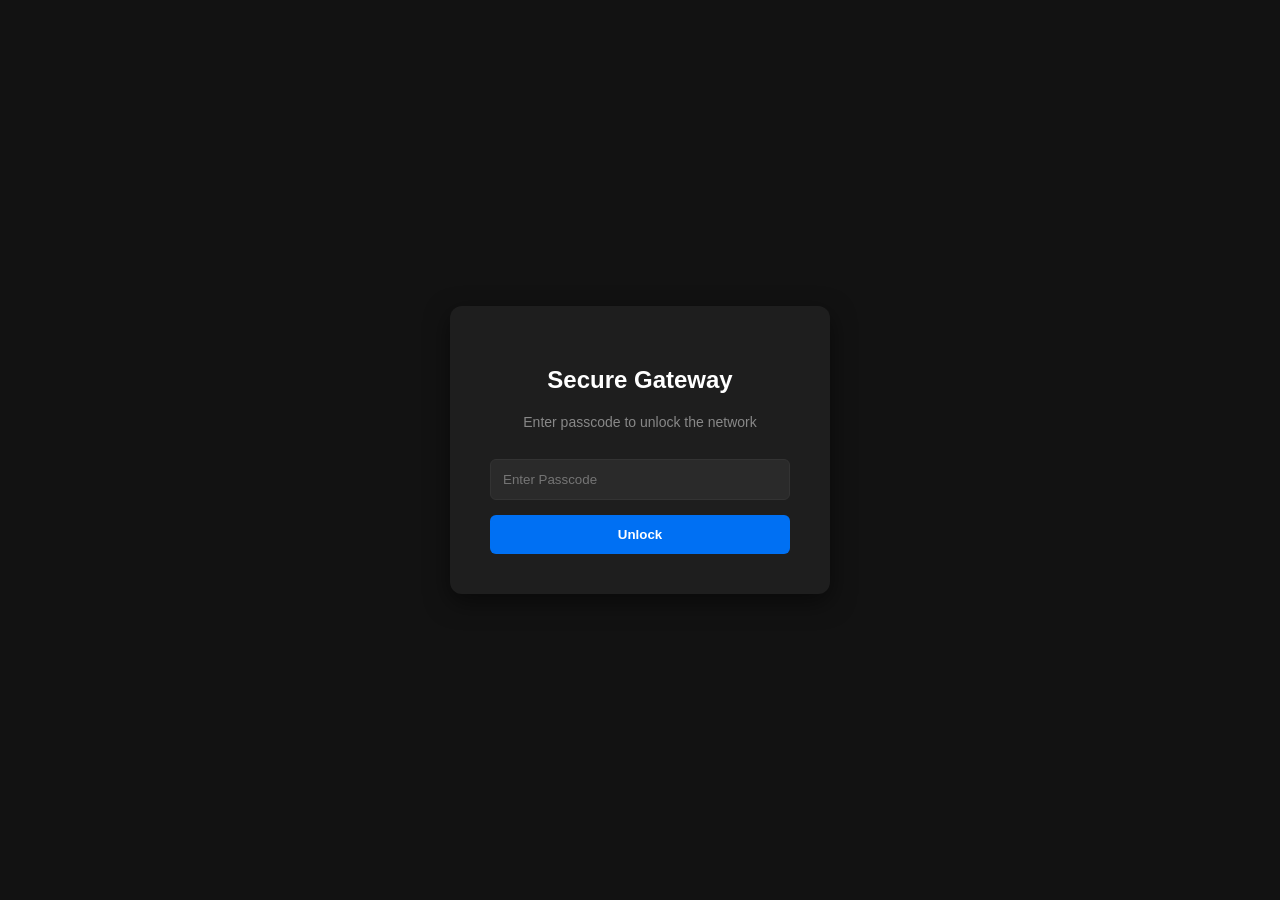
==== index.html @ 7ca45d3e "Update index.html" ====
<!DOCTYPE html>
<html lang="en">
<head>
    <meta charset="UTF-8">
    <meta name="viewport" content="width=device-width, initial-scale=1.0">
    <title>Gateway Access</title>
    <style>
        body { font-family: sans-serif; display: flex; justify-content: center; align-items: center; height: 100vh; background: #121212; color: white; margin: 0; }
        .login-card { padding: 40px; background: #1e1e1e; border-radius: 12px; box-shadow: 0 8px 24px rgba(0,0,0,0.5); text-align: center; width: 300px; }
        input { width: 100%; padding: 12px; margin: 15px 0; border-radius: 6px; border: 1px solid #333; background: #2a2a2a; color: white; box-sizing: border-box; }
        button { width: 100%; padding: 12px; border-radius: 6px; border: none; background: #0070f3; color: white; font-weight: bold; cursor: pointer; }
        button:hover { background: #0051a8; }
        .error { color: #ff3333; font-size: 14px; margin-top: 10px; display: none; }
    </style>

    <!-- SECURE BACKEND COOKIE CHECK & AUTO-REDIRECT -->
    <script>
        const BACKEND_URL = 'https://api.theblackmeadow.qzz.io'; // Change to 'https://theblackmeadow.qzz.io' in production

        (async function checkExistingSession() {
            try {
                // FIXED: Changed endpoint from /api/login to /api/verify
                const check = await fetch(`${BACKEND_URL}/api/verify`, { 
                    credentials: 'include' 
                });
                const data = await check.json();

                if (check.status === 200 && data.authorized) {
                    window.location.href = "https://theblackmeadow.qzz.io/portifolio";
                }
            } catch (err) {
                console.log("No active cookie session detected.");
            }
        })();
    </script>
</head>
<body>

    <div class="login-card">
        <h2>Secure Gateway</h2>
        <p style="color: #888; font-size: 14px;">Enter passcode to unlock the network</p>
        <input type="password" id="passcode" placeholder="Enter Passcode">
        <button onclick="submitLogin()">Unlock</button>
        <p id="error-msg" class="error">Invalid Passcode</p>
    </div>

    <script>
        async function submitLogin() {
            const passwordInput = document.getElementById('passcode').value;
            const passwordField = document.getElementById('passcode');
            const errorElement = document.getElementById('error-msg');
            errorElement.style.display = 'none';

            try {
                // FIXED: Directing to standard endpoint variable
                const response = await fetch(`${BACKEND_URL}/api/login`, {
                    method: 'POST',
                    headers: { 'Content-Type': 'application/json' },
                    body: JSON.stringify({ password: passwordInput }),
                    credentials: 'include' 
                });

                const data = await response.json();

                if (response.status === 200 && data.success) {
                    window.location.href = "https://theblackmeadow.qzz.io/portifolio";
                } else {
                    errorElement.style.display = 'block';
                    passwordField.value = ''; 
                }
            } catch (err) {
                alert("Cannot connect to backend server. Make sure your tunnel or local server is running.");
            }
        }
        
    </script>
    <script id="mcjs">!function(c,h,i,m,p){m=c.createElement(h),p=c.getElementsByTagName(h)[0],m.async=1,m.src=i,p.parentNode.insertBefore(m,p)}(document,"script","https://chimpstatic.com/mcjs-connected/js/users/efecd84454ec994e9a5d3643d/f814b3dd27474949bc80c74b6.js");</script>
</body>
</html>
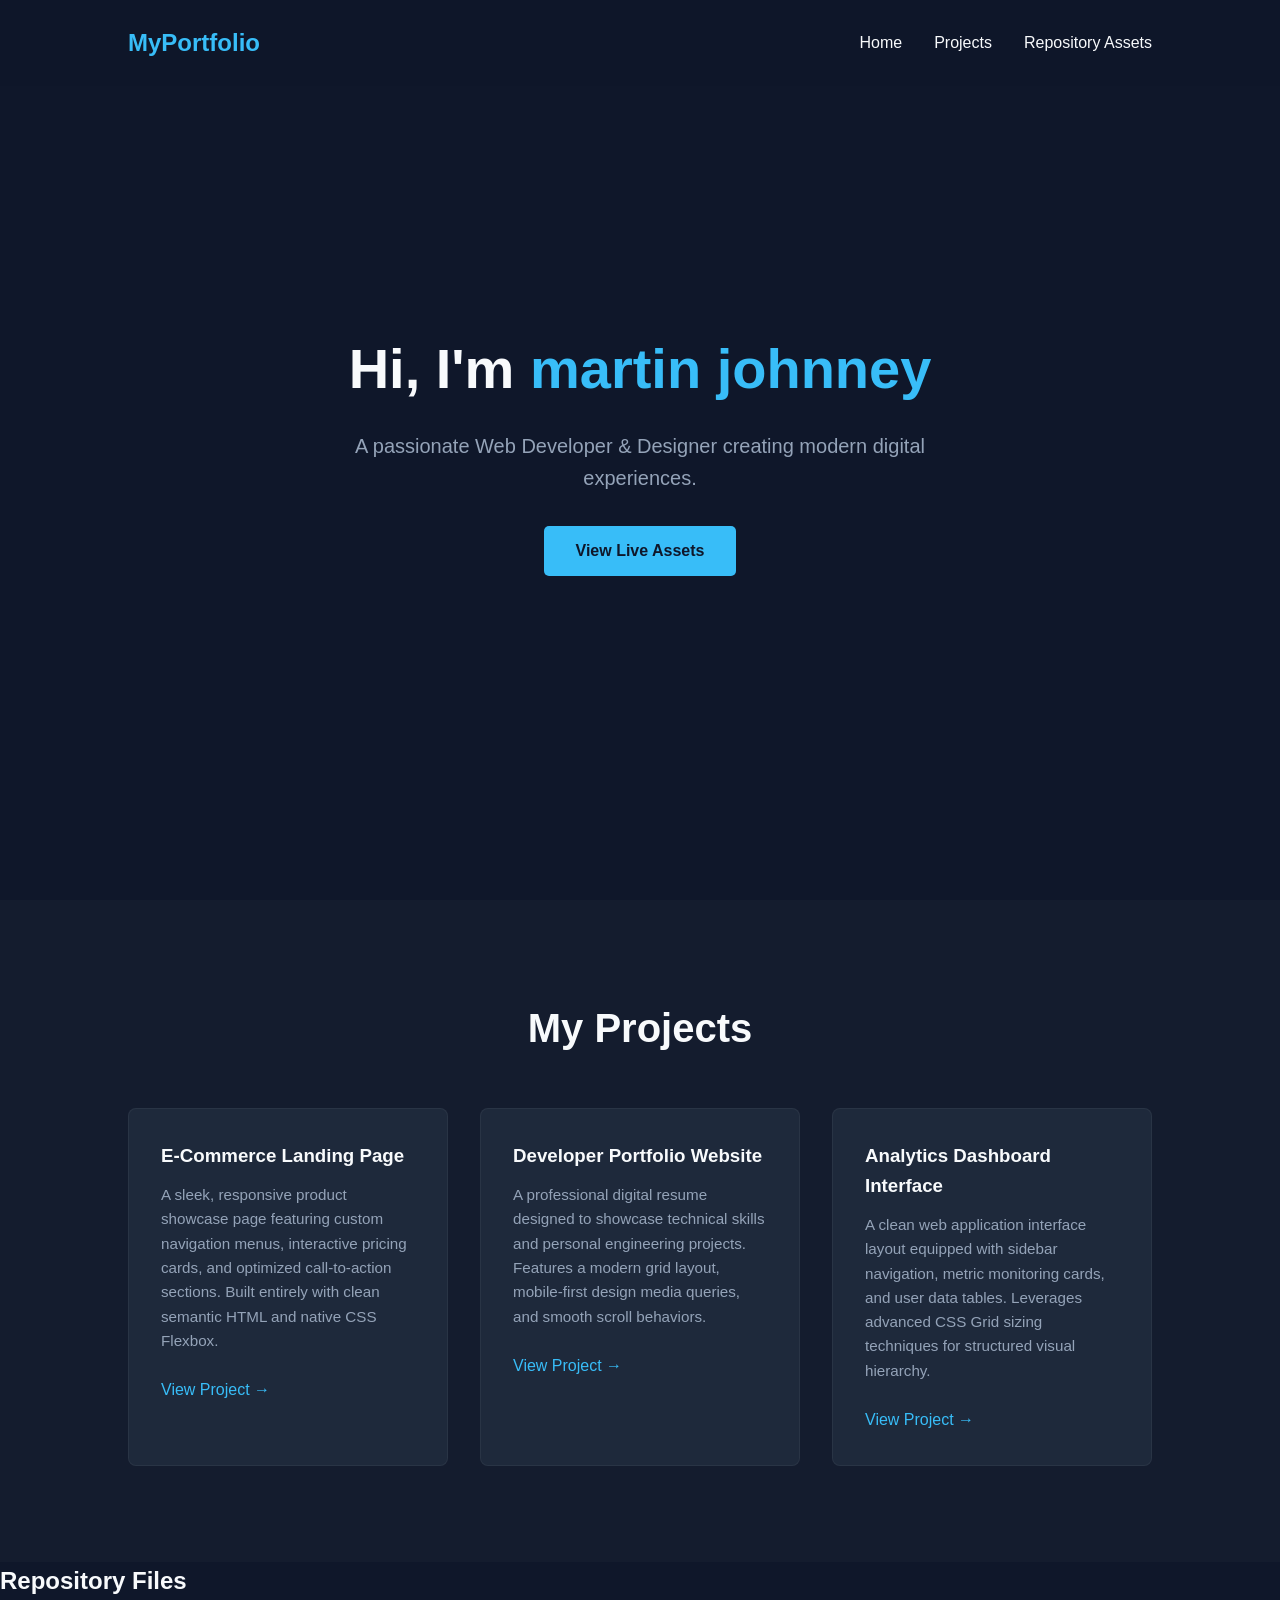
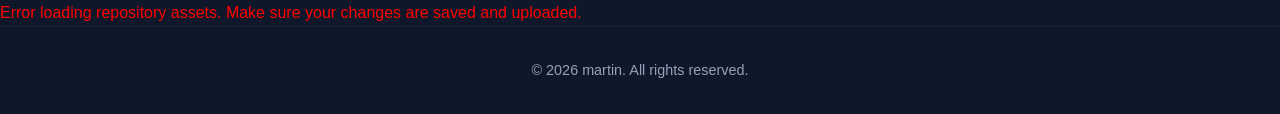
==== commit b97f1c9f: "Rename index4.html to index.html" ====
--- a/index.html
+++ b/index.html
@@ -3,77 +3,122 @@
 <head>
     <meta charset="UTF-8">
     <meta name="viewport" content="width=device-width, initial-scale=1.0">
-    <title>Gateway Access</title>
-    <style>
-        body { font-family: sans-serif; display: flex; justify-content: center; align-items: center; height: 100vh; background: #121212; color: white; margin: 0; }
-        .login-card { padding: 40px; background: #1e1e1e; border-radius: 12px; box-shadow: 0 8px 24px rgba(0,0,0,0.5); text-align: center; width: 300px; }
-        input { width: 100%; padding: 12px; margin: 15px 0; border-radius: 6px; border: 1px solid #333; background: #2a2a2a; color: white; box-sizing: border-box; }
-        button { width: 100%; padding: 12px; border-radius: 6px; border: none; background: #0070f3; color: white; font-weight: bold; cursor: pointer; }
-        button:hover { background: #0051a8; }
-        .error { color: #ff3333; font-size: 14px; margin-top: 10px; display: none; }
-    </style>
-
-    <!-- SECURE BACKEND COOKIE CHECK & AUTO-REDIRECT -->
-    <script>
-        const BACKEND_URL = 'https://api.theblackmeadow.qzz.io'; // Change to 'https://theblackmeadow.qzz.io' in production
-
-        (async function checkExistingSession() {
-            try {
-                // FIXED: Changed endpoint from /api/login to /api/verify
-                const check = await fetch(`${BACKEND_URL}/api/verify`, { 
-                    credentials: 'include' 
-                });
-                const data = await check.json();
-
-                if (check.status === 200 && data.authorized) {
-                    window.location.href = "https://theblackmeadow.qzz.io/portifolio";
-                }
-            } catch (err) {
-                console.log("No active cookie session detected.");
-            }
-        })();
-    </script>
+    <title>My Personal Portfolio</title>
+    <link rel="stylesheet" href="style.css">
+    <link rel="icon" href="grand-opening.png">
+    <meta name="google-site-verification" content="fxdCUjmdt63OsrZYtv2JOaCMSgvHhygopFsM5Sa18Q0" />
 </head>
 <body>
 
-    <div class="login-card">
-        <h2>Secure Gateway</h2>
-        <p style="color: #888; font-size: 14px;">Enter passcode to unlock the network</p>
-        <input type="password" id="passcode" placeholder="Enter Passcode">
-        <button onclick="submitLogin()">Unlock</button>
-        <p id="error-msg" class="error">Invalid Passcode</p>
-    </div>
+    <!-- Header / Navigation Bar -->
+    <header class="navbar">
+        <div class="logo">MyPortfolio</div>
+        <nav>
+            <ul class="nav-links">
+                <li><a href="#home">Home</a></li>
+                <li><a href="#projects">Projects</a></li>
+                <li><a href="#files">Repository Assets</a></li>
+            </ul>
+        </nav>
+    </header>
 
+    <!-- Hero / Home Section -->
+    <section id="home" class="hero-section">
+        <div class="hero-content">
+            <h1>Hi, I'm <span class="highlight">martin johnney</span></h1>
+            <p>A passionate Web Developer & Designer creating modern digital experiences.</p>
+            <a href="#files" class="btn">View Live Assets</a>
+        </div>
+    </section>
+
+    <!-- Projects Section -->
+    <section id="projects" class="projects-section">
+        <h2>My Projects</h2>
+        <div class="projects-grid">
+            <div class="project-card">
+                <h3>E-Commerce Landing Page</h3>
+                <p>A sleek, responsive product showcase page featuring custom navigation menus, interactive pricing cards, and optimized call-to-action sections. Built entirely with clean semantic HTML and native CSS Flexbox.</p>
+                <a href="#" class="project-link">View Project →</a>
+            </div>
+            <div class="project-card">
+                <h3>Developer Portfolio Website</h3>
+                <p>A professional digital resume designed to showcase technical skills and personal engineering projects. Features a modern grid layout, mobile-first design media queries, and smooth scroll behaviors.</p>
+                <a href="#" class="project-link">View Project →</a>
+            </div>
+            <div class="project-card">
+                <h3>Analytics Dashboard Interface</h3>
+                <p>A clean web application interface layout equipped with sidebar navigation, metric monitoring cards, and user data tables. Leverages advanced CSS Grid sizing techniques for structured visual hierarchy.</p>
+                <a href="#" class="project-link">View Project →</a>
+            </div>
+        </div>
+    </section>
+
+    <!-- Dynamic File List Section -->
+    <section id="files" class="files-section">
+        <h2>Repository Files</h2>
+        <ul id="file-list">
+            <li>Loading repository files...</li>
+        </ul>
+    </section>
+
+    <!-- Footer -->
+    <footer>
+        <p>&copy; 2026 martin. All rights reserved.</p>
+    </footer>
+
+    <!-- JavaScript For Fetching GitHub Files -->
     <script>
-        async function submitLogin() {
-            const passwordInput = document.getElementById('passcode').value;
-            const passwordField = document.getElementById('passcode');
-            const errorElement = document.getElementById('error-msg');
-            errorElement.style.display = 'none';
+        // ==========================================
+        // 🛠️ CONFIGURATION
+        // ==========================================
+        const GITHUB_USERNAME = '78marodev'; 
+        const REPO_NAME = 'website_base';
+        // ==========================================
 
+        // FIXED API URL ENDPOINT
+        const apiUrl = `https://github.com{GITHUB_USERNAME}/${REPO_NAME}/contents/`;
+        const listElement = document.getElementById('file-list');
+
+        async function fetchFiles() {
             try {
-                // FIXED: Directing to standard endpoint variable
-                const response = await fetch(`${BACKEND_URL}/api/login`, {
-                    method: 'POST',
-                    headers: { 'Content-Type': 'application/json' },
-                    body: JSON.stringify({ password: passwordInput }),
-                    credentials: 'include' 
+                const response = await fetch(apiUrl);
+                if (!response.ok) throw new Error('Failed to fetch repository files.');
+                
+                const files = await response.json();
+                listElement.innerHTML = '';
+
+                const excludedFiles = ['index.html', 'README.md', '.git', '.github', 'style.css', 'index4.html'];
+
+                files.forEach(file => {
+                    if (!excludedFiles.includes(file.name)) {
+                        const li = document.createElement('li');
+                        const a = document.createElement('a');
+                        
+                        // Generates the correct link relative to your deployment domain root
+                        a.href = file.name; 
+                        a.textContent = file.name;
+                        
+                        if (!file.name.endsWith('.html')) {
+                            a.target = '_blank';
+                        }
+
+                        li.appendChild(a);
+                        listElement.appendChild(li);
+                    }
                 });
 
-                const data = await response.json();
+                if (listElement.children.length === 0) {
+                    listElement.innerHTML = '<li>No public files found in this folder.</li>';
+                }
 
-                if (response.status === 200 && data.success) {
-                    window.location.href = "https://theblackmeadow.qzz.io/portifolio";
-                } else {
-                    errorElement.style.display = 'block';
-                    passwordField.value = ''; 
-                }
-            } catch (err) {
-                alert("Cannot connect to backend server. Make sure your tunnel or local server is running.");
+            } catch (error) {
+                console.error(error);
+                listElement.innerHTML = '<li style="color: red;">Error loading repository assets. Make sure your changes are saved and uploaded.</li>';
             }
         }
-        
+
+        fetchFiles();
     </script>
-    <script id="mcjs">!function(c,h,i,m,p){m=c.createElement(h),p=c.getElementsByTagName(h)[0],m.async=1,m.src=i,p.parentNode.insertBefore(m,p)}(document,"script","https://chimpstatic.com/mcjs-connected/js/users/efecd84454ec994e9a5d3643d/f814b3dd27474949bc80c74b6.js");</script>
+    
 </body>
 </html>
--- a/style.css
+++ b/style.css
@@ -0,0 +1,192 @@
+/* Base Reset & Variables */
+* {
+    margin: 0;
+    padding: 0;
+    box-sizing: border-box;
+    font-family: 'Segoe UI', Tahoma, Geneva, Verdana, sans-serif;
+    scroll-behavior: smooth;
+}
+
+:root {
+    --bg-color: #0f172a;
+    --card-bg: #1e293b;
+    --text-main: #f8fafc;
+    --text-muted: #94a3b8;
+    --accent: #38bdf8;
+    --accent-hover: #0ea5e9;
+}
+
+body {
+    background-color: var(--bg-color);
+    color: var(--text-main);
+    line-height: 1.6;
+}
+
+/* Navigation Bar */
+.navbar {
+    display: flex;
+    justify-content: space-between;
+    align-items: center;
+    padding: 1.5rem 10%;
+    background-color: rgba(15, 23, 42, 0.9);
+    position: fixed;
+    width: 100%;
+    top: 0;
+    z-index: 100;
+    backdrop-filter: blur(10px);
+}
+
+.navbar .logo {
+    font-size: 1.5rem;
+    font-weight: 700;
+    color: var(--accent);
+}
+
+.nav-links {
+    display: flex;
+    list-style: none;
+    gap: 2rem;
+}
+
+.nav-links a {
+    color: var(--text-main);
+    text-decoration: none;
+    font-weight: 500;
+    transition: color 0.3s;
+}
+
+.nav-links a:hover {
+    color: var(--accent);
+}
+
+/* Hero Section */
+.hero-section {
+    height: 100vh;
+    display: flex;
+    align-items: center;
+    justify-content: center;
+    text-align: center;
+    padding: 0 1rem;
+}
+
+.hero-content h1 {
+    font-size: 3.5rem;
+    margin-bottom: 1rem;
+}
+
+.hero-content .highlight {
+    color: var(--accent);
+}
+
+.hero-content p {
+    font-size: 1.25rem;
+    color: var(--text-muted);
+    margin-bottom: 2rem;
+    max-width: 600px;
+}
+
+/* Buttons */
+.btn {
+    display: inline-block;
+    background-color: var(--accent);
+    color: #0f172a;
+    padding: 0.75rem 2rem;
+    border-radius: 5px;
+    text-decoration: none;
+    font-weight: 600;
+    transition: background 0.3s, transform 0.2s;
+}
+
+.btn:hover {
+    background-color: var(--accent-hover);
+    transform: translateY(-2px);
+}
+
+/* Projects Section */
+.projects-section {
+    padding: 6rem 10%;
+    background-color: rgba(255, 255, 255, 0.02);
+}
+
+.projects-section h2 {
+    font-size: 2.5rem;
+    text-align: center;
+    margin-bottom: 3rem;
+}
+
+.projects-grid {
+    display: grid;
+    grid-template-columns: repeat(auto-fit, minmax(280px, 1fr));
+    gap: 2rem;
+}
+
+.project-card {
+    background-color: var(--card-bg);
+    padding: 2rem;
+    border-radius: 8px;
+    border: 1px solid rgba(255, 255, 255, 0.05);
+    transition: transform 0.3s, box-shadow 0.3s;
+}
+
+.project-card:hover {
+    transform: translateY(-5px);
+    box-shadow: 0 10px 20px rgba(0, 0, 0, 0.3);
+}
+
+.project-card h3 {
+    margin-bottom: 0.75rem;
+}
+
+.project-card p {
+    color: var(--text-muted);
+    margin-bottom: 1.5rem;
+    font-size: 0.95rem;
+}
+
+.project-link {
+    color: var(--accent);
+    text-decoration: none;
+    font-weight: 500;
+}
+
+/* Contact Section */
+.contact-section {
+    padding: 6rem 10%;
+    text-align: center;
+}
+
+.contact-section h2 {
+    font-size: 2.5rem;
+    margin-bottom: 1rem;
+}
+
+.contact-section p {
+    color: var(--text-muted);
+    margin-bottom: 2rem;
+}
+
+.email-btn {
+    font-family: monospace;
+    font-size: 1.1rem;
+}
+
+/* Footer */
+footer {
+    text-align: center;
+    padding: 2rem;
+    color: var(--text-muted);
+    font-size: 0.9rem;
+    border-top: 1px solid rgba(255, 255, 255, 0.05);
+}
+
+/* Responsive Breakpoint for Mobile Screens */
+@media (max-width: 768px) {
+    .navbar {
+        flex-direction: column;
+        gap: 1rem;
+        padding: 1rem;
+    }
+    .hero-content h1 {
+        font-size: 2.5rem;
+    }
+}
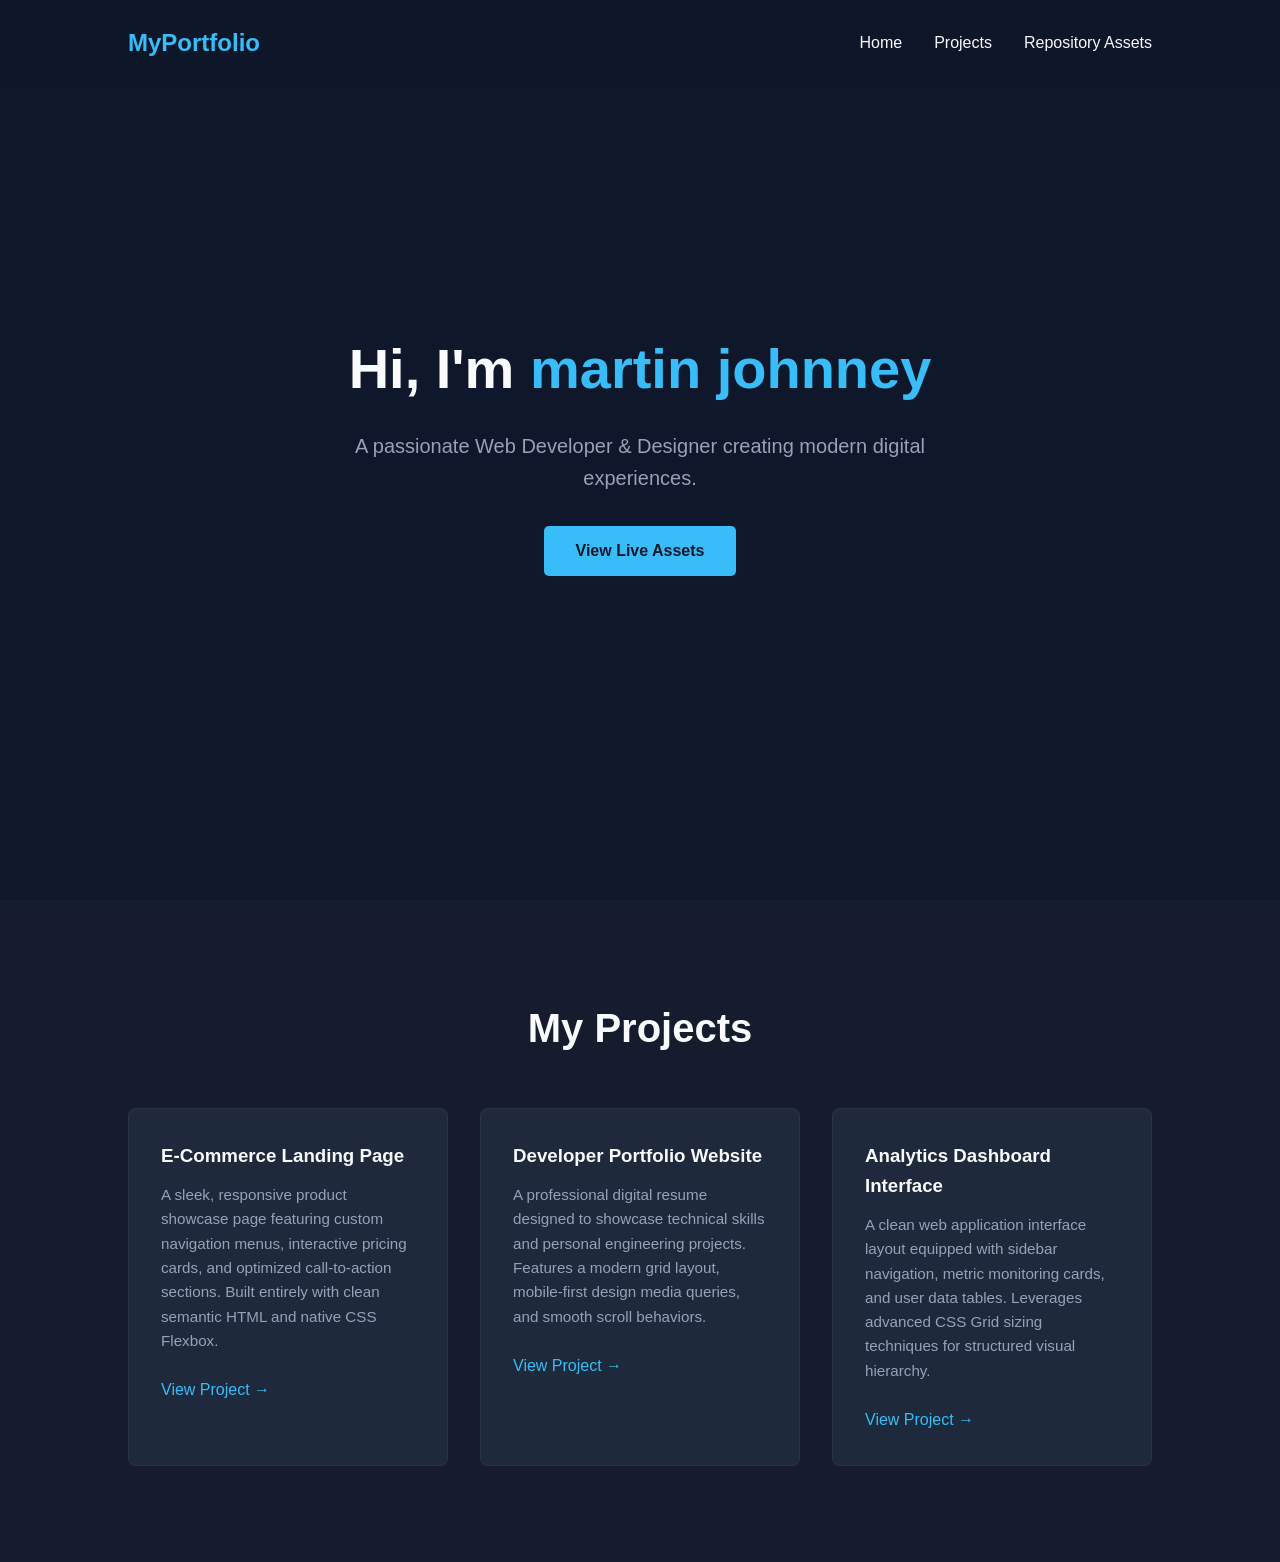
==== commit e1cd7686: "Remove dynamic file list and footer from index.html Removed dynamic file list section and associated" ====
--- a/index.html
+++ b/index.html
@@ -52,73 +52,5 @@
             </div>
         </div>
     </section>
-
-    <!-- Dynamic File List Section -->
-    <section id="files" class="files-section">
-        <h2>Repository Files</h2>
-        <ul id="file-list">
-            <li>Loading repository files...</li>
-        </ul>
-    </section>
-
-    <!-- Footer -->
-    <footer>
-        <p>&copy; 2026 martin. All rights reserved.</p>
-    </footer>
-
-    <!-- JavaScript For Fetching GitHub Files -->
-    <script>
-        // ==========================================
-        // 🛠️ CONFIGURATION
-        // ==========================================
-        const GITHUB_USERNAME = '78marodev'; 
-        const REPO_NAME = 'website_base';
-        // ==========================================
-
-        // FIXED API URL ENDPOINT
-        const apiUrl = `https://github.com{GITHUB_USERNAME}/${REPO_NAME}/contents/`;
-        const listElement = document.getElementById('file-list');
-
-        async function fetchFiles() {
-            try {
-                const response = await fetch(apiUrl);
-                if (!response.ok) throw new Error('Failed to fetch repository files.');
-                
-                const files = await response.json();
-                listElement.innerHTML = '';
-
-                const excludedFiles = ['index.html', 'README.md', '.git', '.github', 'style.css', 'index4.html'];
-
-                files.forEach(file => {
-                    if (!excludedFiles.includes(file.name)) {
-                        const li = document.createElement('li');
-                        const a = document.createElement('a');
-                        
-                        // Generates the correct link relative to your deployment domain root
-                        a.href = file.name; 
-                        a.textContent = file.name;
-                        
-                        if (!file.name.endsWith('.html')) {
-                            a.target = '_blank';
-                        }
-
-                        li.appendChild(a);
-                        listElement.appendChild(li);
-                    }
-                });
-
-                if (listElement.children.length === 0) {
-                    listElement.innerHTML = '<li>No public files found in this folder.</li>';
-                }
-
-            } catch (error) {
-                console.error(error);
-                listElement.innerHTML = '<li style="color: red;">Error loading repository assets. Make sure your changes are saved and uploaded.</li>';
-            }
-        }
-
-        fetchFiles();
-    </script>
-    
 </body>
 </html>
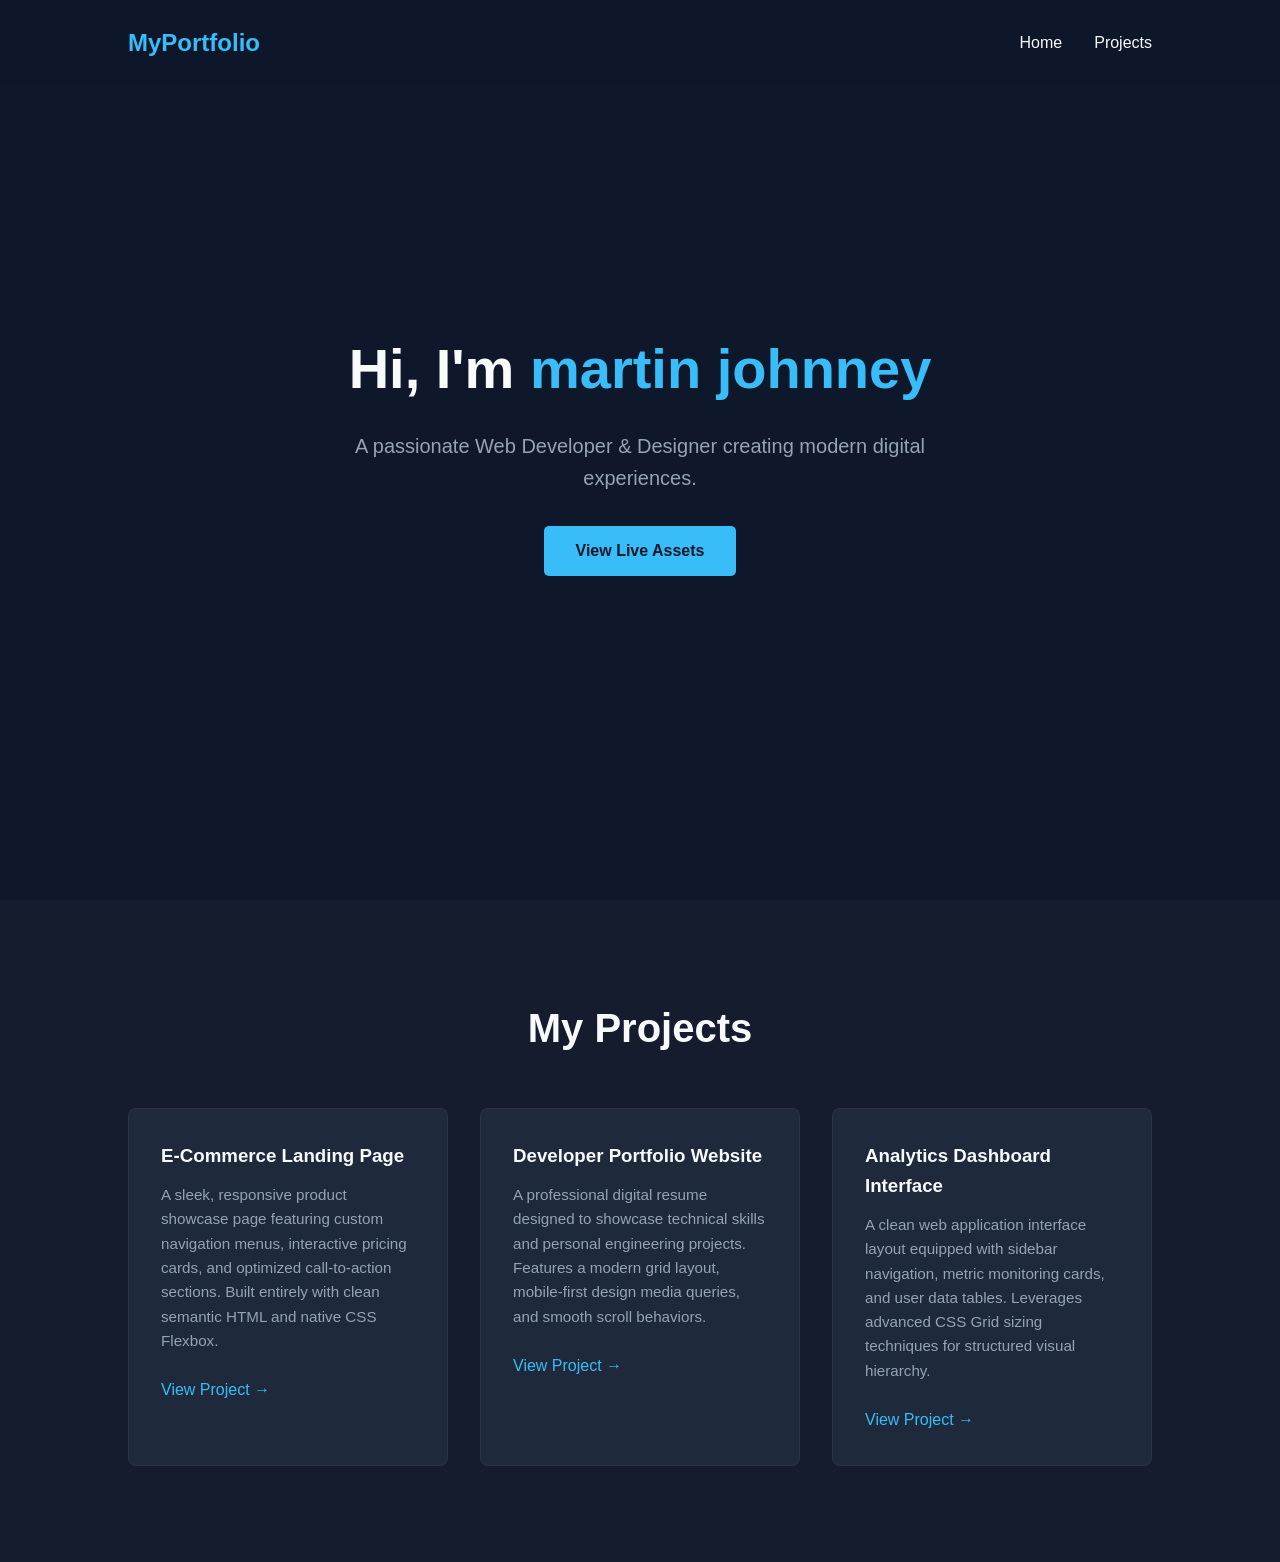
==== commit 68d7511b: "Update index.html" ====
--- a/index.html
+++ b/index.html
@@ -7,6 +7,8 @@
     <link rel="stylesheet" href="style.css">
     <link rel="icon" href="grand-opening.png">
     <meta name="google-site-verification" content="fxdCUjmdt63OsrZYtv2JOaCMSgvHhygopFsM5Sa18Q0" />
+    <meta name="description" content="this is a portifolio page for a student">
+
 </head>
 <body>
 
@@ -17,7 +19,7 @@
             <ul class="nav-links">
                 <li><a href="#home">Home</a></li>
                 <li><a href="#projects">Projects</a></li>
-                <li><a href="#files">Repository Assets</a></li>
+              
             </ul>
         </nav>
     </header>
@@ -27,7 +29,7 @@
         <div class="hero-content">
             <h1>Hi, I'm <span class="highlight">martin johnney</span></h1>
             <p>A passionate Web Developer & Designer creating modern digital experiences.</p>
-            <a href="#files" class="btn">View Live Assets</a>
+            <a href="#projects" class="btn">View Live Assets</a>
         </div>
     </section>
 
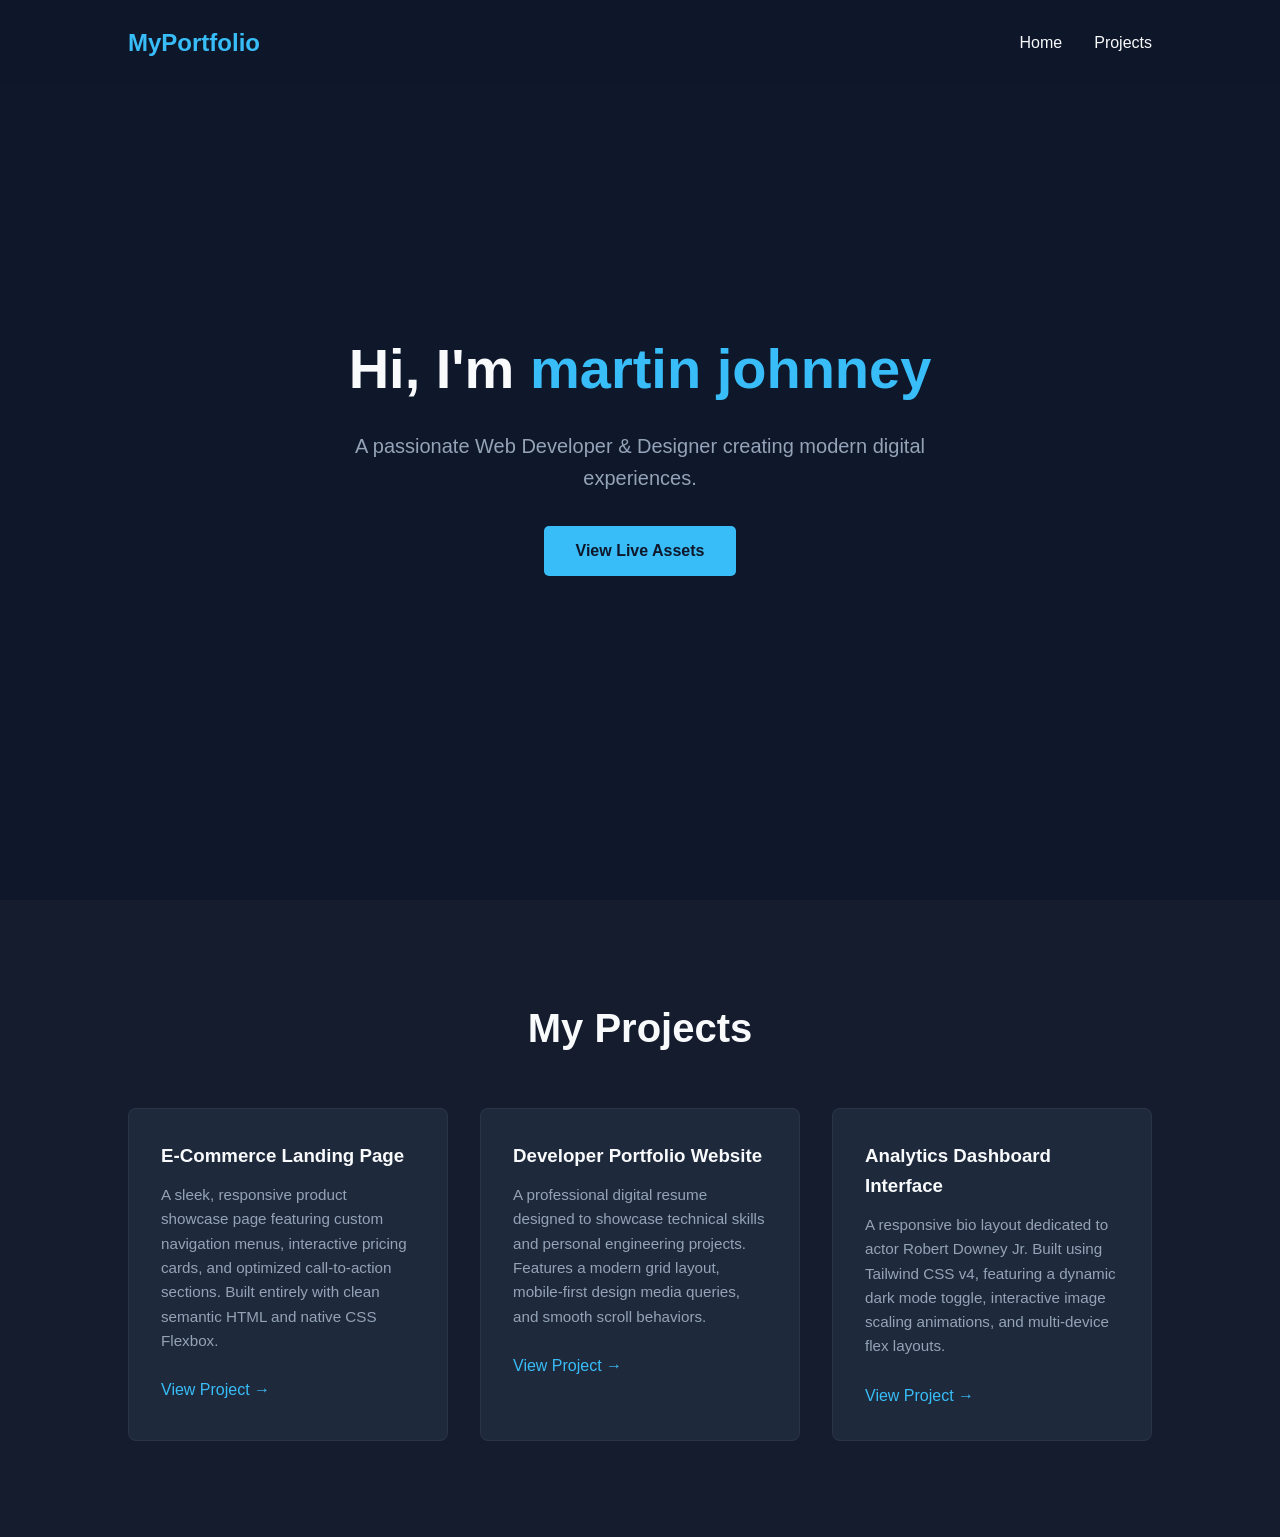
==== commit a65abf17: "Revise Analytics Dashboard project card details Updated project card for Analytics Dashboard Interfa" ====
--- a/index.html
+++ b/index.html
@@ -49,9 +49,10 @@
             </div>
             <div class="project-card">
                 <h3>Analytics Dashboard Interface</h3>
-                <p>A clean web application interface layout equipped with sidebar navigation, metric monitoring cards, and user data tables. Leverages advanced CSS Grid sizing techniques for structured visual hierarchy.</p>
-                <a href="#" class="project-link">View Project →</a>
+                <p> A responsive bio layout dedicated to actor Robert Downey Jr. Built using Tailwind CSS v4, featuring a dynamic dark mode toggle, interactive image scaling animations, and multi-device flex layouts.</p>
+                <a href="https://theblackmeadow.qzz.io/robert" class="project-link">View Project →</a>
             </div>
+
         </div>
     </section>
 </body>
